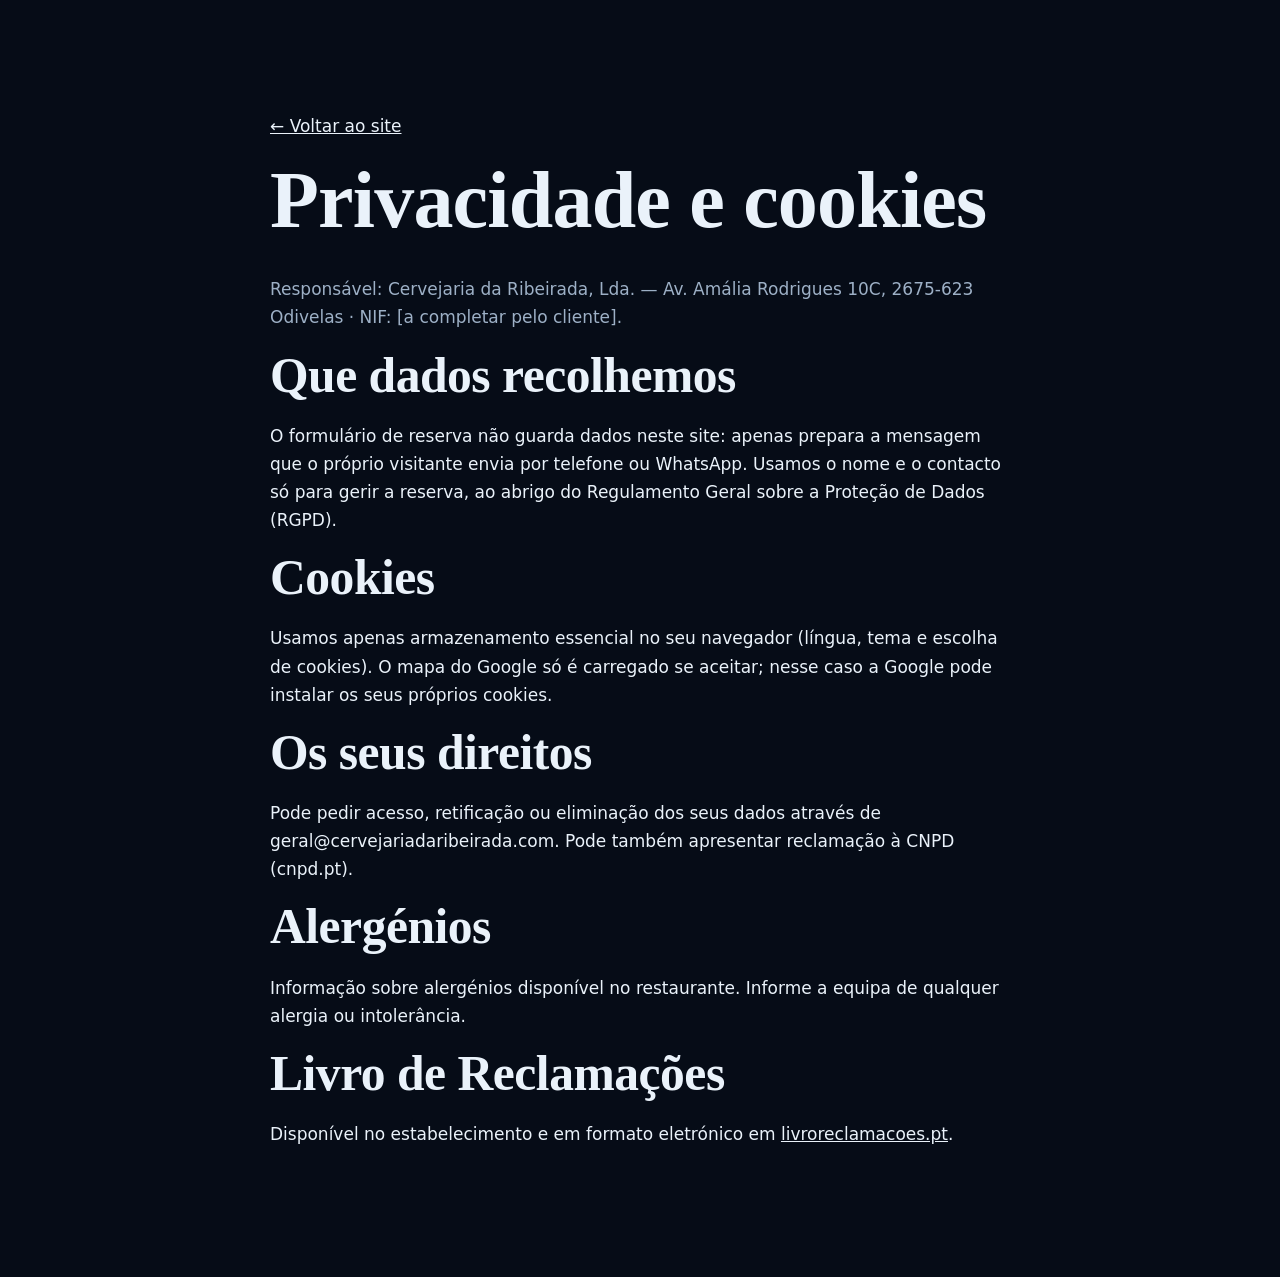
==== privacidade.html @ ff481f9c "Proposta v1.0: site Cervejaria da Ribeirada Co-Authored-By: Claude Opus 5.5 <noreply@anthropic.com>" ====
<!doctype html>
<html lang="pt-PT" data-theme="dark">
<head>
<meta charset="utf-8">
<meta http-equiv="Content-Security-Policy" content="default-src 'self'; script-src 'self'; style-src 'self' https://fonts.googleapis.com; font-src https://fonts.gstatic.com; img-src 'self' data:">
<script src="js/frame-guard.js"></script>
<meta name="viewport" content="width=device-width, initial-scale=1">
<title>Privacidade e cookies — Cervejaria da Ribeirada</title>
<meta name="robots" content="noindex">
<link rel="icon" href="img/logo.svg">
<link rel="stylesheet" href="https://fonts.googleapis.com/css2?family=Cormorant+Garamond:wght@600&family=Manrope:wght@400;700&display=swap">
<link rel="stylesheet" href="css/styles.css">
</head>
<body>
<main class="sec legal">
  <p><a href="./">← Voltar ao site</a></p>
  <h1>Privacidade e cookies</h1>
  <p class="muted">Responsável: Cervejaria da Ribeirada, Lda. — Av. Amália Rodrigues 10C, 2675-623 Odivelas · NIF: [a completar pelo cliente].</p>
  <h2>Que dados recolhemos</h2>
  <p>O formulário de reserva não guarda dados neste site: apenas prepara a mensagem que o próprio visitante envia por telefone ou WhatsApp. Usamos o nome e o contacto só para gerir a reserva, ao abrigo do Regulamento Geral sobre a Proteção de Dados (RGPD).</p>
  <h2>Cookies</h2>
  <p>Usamos apenas armazenamento essencial no seu navegador (língua, tema e escolha de cookies). O mapa do Google só é carregado se aceitar; nesse caso a Google pode instalar os seus próprios cookies.</p>
  <h2>Os seus direitos</h2>
  <p>Pode pedir acesso, retificação ou eliminação dos seus dados através de geral@cervejariadaribeirada.com. Pode também apresentar reclamação à CNPD (cnpd.pt).</p>
  <h2>Alergénios</h2>
  <p>Informação sobre alergénios disponível no restaurante. Informe a equipa de qualquer alergia ou intolerância.</p>
  <h2>Livro de Reclamações</h2>
  <p>Disponível no estabelecimento e em formato eletrónico em <a href="https://www.livroreclamacoes.pt/" target="_blank" rel="noopener">livroreclamacoes.pt</a>.</p>
</main>
</body>
</html>
---- css/styles.css ----
/* ================= TOKENS — Cervejaria da Ribeirada (azul oceano, do logótipo) ================= */
:root {
  --accent: #5cc4ff;          /* azul brilhante do logótipo */
  --accent-ink: #03121f;
  --silver: #c9d6e3;
  --bg: #060c17;
  --soft: #0a1424;
  --card: #0e1a2e;
  --ink: #eaf2fa;
  --muted: #9db0c6;
  --line: #1b2b44;
  --f-title: "Cormorant Garamond", Georgia, serif;
  --f-text: "Manrope", system-ui, -apple-system, "Segoe UI", sans-serif;
  --f-logo: "Allura", "Cormorant Garamond", cursive;
  --r: 16px;
  --shadow: 0 14px 40px rgb(0 0 0 / .45);
  --glow: 0 0 0 1px rgb(92 196 255 / .18), 0 10px 40px rgb(92 196 255 / .12);
  --max: 1200px;
  --hdr: 72px;
  color-scheme: dark;
}
:root[data-theme="light"] {
  --accent: #0b6fb0; --accent-ink: #ffffff; --silver: #3c5470;
  --bg: #f7f9fb; --soft: #edf2f7; --card: #ffffff; --ink: #0b1626; --muted: #4b5d73; --line: #dbe3ec;
  --shadow: 0 12px 30px rgb(10 30 60 / .08); --glow: 0 0 0 1px var(--line), var(--shadow);
  color-scheme: light;
}

/* ================= BASE ================= */
*, *::before, *::after { box-sizing: border-box; }
html { scroll-behavior: smooth; scroll-padding-top: calc(var(--hdr) + 12px); -webkit-text-size-adjust: 100%; }
body { margin: 0; background: var(--bg); color: var(--ink); font: 17px/1.65 var(--f-text); overflow-x: hidden; }
body.lock { overflow: hidden; }
img, video { max-width: 100%; display: block; }
a { color: inherit; }
h1, h2, h3 { font-family: var(--f-title); font-weight: 600; line-height: 1.08; letter-spacing: -.01em; margin: 0 0 .4em; }
h1 { font-size: clamp(2.6rem, 6.4vw, 5rem); }
h2 { font-size: clamp(2rem, 4vw, 3.1rem); }
h3 { font-size: 1.45rem; }
p { margin: 0 0 1em; }
.muted { color: var(--muted); }
.small { font-size: .86rem; }
.kicker { text-transform: uppercase; letter-spacing: .18em; font-size: .74rem; font-weight: 700; color: var(--accent); margin-bottom: .8em; }
.wordmark { font-family: var(--f-logo); font-weight: 400; letter-spacing: .01em; line-height: 1; color: var(--ink); text-shadow: 0 0 18px rgb(92 196 255 / .35); }
:root[data-theme="light"] .wordmark { text-shadow: none; color: #0b2c4d; }
:focus-visible { outline: 3px solid var(--accent); outline-offset: 3px; border-radius: 6px; }
.skip { position: absolute; left: -999px; top: 8px; z-index: 100; background: var(--ink); color: var(--bg); padding: 10px 14px; border-radius: 8px; }
.skip:focus { left: 8px; }
.linklike { background: none; border: 0; padding: 0; color: inherit; font: inherit; text-decoration: underline; cursor: pointer; }
.stars { color: #f5c451; letter-spacing: .08em; }

/* ================= BOTÕES ================= */
.btn { display: inline-flex; align-items: center; justify-content: center; gap: 8px; min-height: 50px; padding: 0 24px; border-radius: 999px; border: 1.5px solid transparent; font: 700 .95rem var(--f-text); text-decoration: none; cursor: pointer; transition: transform .15s, background .2s, color .2s, border-color .2s, box-shadow .2s; white-space: nowrap; }
.btn:hover { transform: translateY(-1px); }
.btn--accent { background: var(--accent); color: var(--accent-ink); box-shadow: 0 8px 28px rgb(92 196 255 / .25); }
.btn--accent:hover { filter: brightness(1.08); }
.btn--ghost { border-color: color-mix(in srgb, var(--ink) 40%, transparent); background: transparent; color: var(--ink); }
.btn--ghost:hover { background: var(--ink); color: var(--bg); border-color: var(--ink); }
.btn--sm { min-height: 42px; padding: 0 18px; font-size: .88rem; }
.btn--block { width: 100%; }
.icon-btn { width: 44px; height: 44px; border-radius: 50%; border: 1px solid var(--line); background: var(--card); color: var(--ink); font-size: 1.2rem; cursor: pointer; }

/* ================= FAIXA ANIMADA ================= */
.faixa { background: linear-gradient(90deg, #0a2340, #0d3a63, #0a2340); color: #dff1ff; overflow: hidden; font-size: .8rem; font-weight: 600; letter-spacing: .03em; }
.faixa__track { display: flex; width: max-content; animation: faixa 40s linear infinite; }
.faixa__track span, .faixa__dup { display: inline-flex; }
.faixa__track span span, .faixa__track > span { padding: 8px 26px; }
.faixa__track > span::before, .faixa__dup > span::before { content: "◆"; color: var(--accent); font-size: .6rem; margin-right: 26px; opacity: .7; align-self: center; }
.faixa:hover .faixa__track { animation-play-state: paused; }
@keyframes faixa { to { transform: translateX(-50%); } }

/* ================= CABEÇALHO ================= */
.hdr { position: sticky; top: 0; z-index: 40; height: var(--hdr); display: grid; grid-template-columns: 1fr auto 1fr; align-items: center; gap: 12px; padding: 0 max(16px, calc((100vw - var(--max)) / 2)); background: color-mix(in srgb, var(--bg) 86%, transparent); backdrop-filter: blur(14px); -webkit-backdrop-filter: blur(14px); border-bottom: 1px solid var(--line); transition: height .2s; }
.hdr--small { --hdr: 60px; }
.hdr__logo { justify-self: center; display: flex; flex-direction: column; align-items: center; text-decoration: none; }
.hdr__logo .wordmark { font-size: 2.3rem; }
.hdr__since { font-size: .58rem; letter-spacing: .32em; text-transform: uppercase; color: var(--muted); margin-top: -2px; }
.hdr--small .hdr__since { display: none; }
.hdr__nav { display: flex; gap: 2px; align-items: center; }
.hdr__nav a { white-space: nowrap; padding: 10px 12px; border-radius: 10px; text-decoration: none; font-weight: 600; font-size: .92rem; transition: background .15s, color .15s; }
.hdr__nav a:hover, .hdr__nav a.on { background: var(--soft); color: var(--accent); }
.hdr__acts { justify-self: end; display: flex; gap: 8px; align-items: center; }
.hdr__burger { display: none; width: 44px; height: 44px; border: 0; background: none; cursor: pointer; padding: 11px 9px; flex-direction: column; justify-content: space-between; }
.hdr__burger span { display: block; height: 2px; background: var(--ink); border-radius: 2px; }
.lang { display: flex; border: 1px solid var(--line); border-radius: 999px; overflow: hidden; }
.lang button { min-width: 38px; min-height: 36px; border: 0; background: transparent; color: var(--muted); font: 700 .74rem var(--f-text); cursor: pointer; }
.lang button[aria-pressed="true"] { background: var(--accent); color: var(--accent-ink); }

/* Drawer (telemóvel) */
.drawer { position: fixed; inset: 0; z-index: 60; background: rgb(0 0 0 / .55); opacity: 0; visibility: hidden; transition: .2s; }
.drawer.open { opacity: 1; visibility: visible; }
.drawer__panel { position: absolute; inset: 0 auto 0 0; width: min(86vw, 360px); background: var(--bg); padding: 72px 20px 24px; overflow-y: auto; transform: translateX(-100%); transition: transform .25s ease; border-right: 1px solid var(--line); }
.drawer.open .drawer__panel { transform: none; }
.drawer__close { position: absolute; top: 14px; right: 14px; width: 44px; height: 44px; border: 0; background: var(--soft); color: var(--ink); border-radius: 50%; font-size: 1.1rem; cursor: pointer; }
.drawer nav > a { display: block; padding: 14px 4px; font-family: var(--f-title); font-size: 1.6rem; font-weight: 600; text-decoration: none; border-bottom: 1px solid var(--line); }
.drawer .btn { margin-top: 20px; width: 100%; }
.lang--drawer { margin-top: 24px; width: 100%; }
.lang--drawer button { flex: 1; min-height: 46px; font-size: .85rem; }

/* ================= HERO ================= */
.hero { position: relative; min-height: min(88vh, 820px); display: grid; grid-template-columns: 1.1fr .9fr; align-items: center; isolation: isolate; overflow: hidden; background: radial-gradient(120% 90% at 0% 100%, #0b2a4a 0%, var(--bg) 60%); }
:root[data-theme="light"] .hero { background: radial-gradient(120% 90% at 0% 100%, #dcebf8 0%, var(--bg) 60%); }
.hero__media { grid-column: 2; grid-row: 1; align-self: stretch; position: relative; }
.hero__media img { position: absolute; inset: 0; width: 100%; height: 100%; object-fit: cover; object-position: 60% 55%; animation: kb 22s ease-in-out infinite alternate; }
.hero__media::before { content: ""; position: absolute; inset: 0; z-index: 1; background: linear-gradient(90deg, var(--bg) 0%, color-mix(in srgb, var(--bg) 60%, transparent) 22%, transparent 55%), linear-gradient(0deg, var(--bg) 0%, transparent 25%); }
@keyframes kb { from { transform: scale(1.02); } to { transform: scale(1.12) translate(-2%, -1%); } }
.hero__text { grid-column: 1; grid-row: 1; position: relative; z-index: 2; padding: 48px 24px 64px max(16px, calc((100vw - var(--max)) / 2)); max-width: 680px; box-sizing: content-box; }
.hero__lead { font-size: clamp(1.05rem, 1.6vw, 1.25rem); max-width: 520px; color: var(--muted); }
.eyebrow { display: inline-flex; gap: 6px; align-items: center; padding: 6px 14px; border-radius: 999px; border: 1px solid var(--line); background: color-mix(in srgb, var(--card) 70%, transparent); font-size: .82rem; font-weight: 600; }
.hero__ctas { display: flex; gap: 12px; flex-wrap: wrap; margin-top: 8px; }
.hero__open { margin-top: 18px; font-size: .9rem; color: var(--muted); display: flex; align-items: center; gap: 8px; }
.hero__open .dot { width: 9px; height: 9px; border-radius: 50%; background: #34d399; box-shadow: 0 0 0 4px rgb(52 211 153 / .2); }
.hero__open .dot--off { background: #f87171; box-shadow: 0 0 0 4px rgb(248 113 113 / .2); }

/* ================= SECÇÕES ================= */
.sec { padding: clamp(64px, 9vw, 112px) max(16px, calc((100vw - var(--max)) / 2)); }
.sec--soft { background: var(--soft); }
.sec__head { margin-bottom: 32px; max-width: 700px; }
.rv { opacity: 0; transform: translateY(16px); transition: opacity .6s ease, transform .6s ease; }
.rv.in { opacity: 1; transform: none; }

/* Destaques */
.grid { display: grid; grid-template-columns: repeat(3, 1fr); gap: 20px; }
.card { display: flex; flex-direction: column; text-align: left; padding: 0; border: 1px solid var(--line); border-radius: var(--r); background: var(--card); color: var(--ink); font: inherit; cursor: pointer; overflow: hidden; transition: transform .2s, box-shadow .2s, border-color .2s; }
.card:hover { transform: translateY(-4px); box-shadow: var(--glow); border-color: color-mix(in srgb, var(--accent) 40%, var(--line)); }
.card__img { position: relative; aspect-ratio: 1; background: var(--soft); overflow: hidden; }
.card__img img { width: 100%; height: 100%; object-fit: cover; transition: transform .5s; }
.card:hover .card__img img { transform: scale(1.05); }
.card__body { display: flex; justify-content: space-between; align-items: baseline; gap: 10px; padding: 16px 18px 18px; }
.card__name { font-family: var(--f-title); font-size: 1.35rem; font-weight: 600; line-height: 1.15; }
.card__price { font-weight: 700; color: var(--accent); white-space: nowrap; font-size: .92rem; }

/* Carta */
.chips { display: flex; gap: 8px; overflow-x: auto; padding-bottom: 6px; margin-bottom: 24px; scrollbar-width: none; }
.chips::-webkit-scrollbar { display: none; }
.chip { flex: none; min-height: 44px; padding: 0 18px; border-radius: 999px; border: 1px solid var(--line); background: var(--card); color: var(--ink); font: 600 .92rem var(--f-text); cursor: pointer; }
.chip[aria-selected="true"] { background: var(--accent); color: var(--accent-ink); border-color: var(--accent); }
.menu-list { max-width: 820px; min-height: 260px; }
.menu-note { color: var(--muted); font-style: italic; margin-bottom: 14px; }
.menu-row { display: flex; align-items: baseline; gap: 12px; padding: 14px 0; border-bottom: 1px solid var(--line); }
.menu-row__n { font-family: var(--f-title); font-size: 1.3rem; font-weight: 600; }
.menu-row__dots { flex: 1; border-bottom: 1px dotted color-mix(in srgb, var(--muted) 55%, transparent); transform: translateY(-4px); min-width: 20px; }
.menu-row__p { font-weight: 700; color: var(--accent); white-space: nowrap; }
.demo-note { margin-top: 22px; }

/* História */
.story { display: grid; grid-template-columns: .9fr 1.1fr; gap: clamp(28px, 5vw, 64px); align-items: center; }
.story__img img { width: 100%; aspect-ratio: 1; object-fit: cover; border-radius: var(--r); box-shadow: var(--shadow); }
.facts { list-style: none; padding: 0; margin: 28px 0 0; display: grid; grid-template-columns: repeat(3, 1fr); gap: 12px; }
.facts li { border: 1px solid var(--line); border-radius: var(--r); padding: 16px; background: var(--card); }
.facts strong { display: block; font-family: var(--f-title); font-size: 2rem; color: var(--accent); line-height: 1; margin-bottom: 4px; }
.facts span { font-size: .84rem; color: var(--muted); }

/* Galeria */
.gal { display: grid; grid-template-columns: repeat(3, 1fr); gap: 12px; }
.gal__item { position: relative; padding: 0; border: 0; border-radius: var(--r); overflow: hidden; cursor: zoom-in; aspect-ratio: 1; background: var(--card); color: #fff; }
.gal__item img { width: 100%; height: 100%; object-fit: cover; transition: transform .5s; }
.gal__item:hover img { transform: scale(1.05); }
.gal__item span { position: absolute; left: 12px; bottom: 10px; font-weight: 700; font-size: .85rem; text-shadow: 0 1px 8px rgb(0 0 0 / .8); }

/* Reels */
.reels { display: grid; grid-template-columns: repeat(4, 1fr); gap: 14px; }
.reel { position: relative; display: block; aspect-ratio: 9 / 16; border-radius: var(--r); overflow: hidden; background: var(--card); text-decoration: none; color: #fff; border: 1px solid var(--line); }
.reel img { width: 100%; height: 100%; object-fit: cover; transition: transform .5s; }
.reel:hover img { transform: scale(1.04); }
.reel::after { content: ""; position: absolute; inset: 0; background: linear-gradient(180deg, transparent 50%, rgb(0 0 0 / .75)); }
.reel__play { position: absolute; top: 50%; left: 50%; z-index: 1; width: 58px; height: 58px; margin: -29px 0 0 -29px; border-radius: 50%; display: grid; place-items: center; background: rgb(255 255 255 / .2); backdrop-filter: blur(6px); font-size: 1.3rem; }
.reel__t { position: absolute; left: 14px; right: 14px; bottom: 14px; z-index: 1; font-weight: 700; font-size: .92rem; line-height: 1.3; }

/* Críticas */
.big-rating { font-size: 1.4em; color: var(--accent); }
.quotes { display: grid; grid-template-columns: repeat(3, 1fr); gap: 18px; }
.quote { margin: 0; padding: 26px; border-radius: var(--r); background: var(--card); border: 1px solid var(--line); }
.quote p { font-family: var(--f-title); font-size: 1.35rem; font-style: italic; line-height: 1.35; }
.quote footer { font-size: .85rem; color: var(--muted); }

/* Reservas */
.book { display: grid; grid-template-columns: .9fr 1.1fr; gap: clamp(24px, 5vw, 64px); align-items: start; padding: clamp(24px, 4vw, 48px); border-radius: 24px; background: linear-gradient(140deg, #0b2a4a, var(--card) 60%); border: 1px solid var(--line); box-shadow: var(--glow); }
:root[data-theme="light"] .book { background: linear-gradient(140deg, #e3f0fb, var(--card) 60%); }
.book__intro .btn { margin-top: 8px; }
.book__form { display: grid; grid-template-columns: 1fr 1fr; gap: 14px; }
.book__form label { display: flex; flex-direction: column; gap: 6px; font-size: .84rem; font-weight: 700; color: var(--muted); }
.book__form .full { grid-column: 1 / -1; }
.book__form input, .book__form select { min-height: 50px; padding: 0 14px; border-radius: 12px; border: 1px solid var(--line); background: var(--bg); color: var(--ink); font: 500 1rem var(--f-text); width: 100%; }
.book__form input:focus, .book__form select:focus { outline: 2px solid var(--accent); outline-offset: 1px; }
.form-err { margin: 0; color: #fca5a5; font-weight: 600; font-size: .9rem; }
:root[data-theme="light"] .form-err { color: #b91c1c; }
.book-sum { list-style: none; padding: 0; margin: 0 0 18px; }
.book-sum li { display: flex; justify-content: space-between; gap: 12px; padding: 10px 0; border-bottom: 1px dashed var(--line); }
.book-sum li span:first-child { color: var(--muted); }
.book-msg { background: var(--soft); border-radius: 12px; padding: 12px 14px; font-size: .9rem; white-space: pre-line; }

/* FAQ */
.faq { max-width: 820px; }
.faq details { border-bottom: 1px solid var(--line); }
.faq summary { padding: 20px 0; font-weight: 700; cursor: pointer; list-style: none; display: flex; justify-content: space-between; gap: 16px; }
.faq summary::after { content: "+"; font-size: 1.5rem; line-height: 1; color: var(--accent); }
.faq details[open] summary::after { content: "–"; }
.faq summary::-webkit-details-marker { display: none; }
.faq details p { color: var(--muted); }

/* Contacto */
.contact { display: grid; grid-template-columns: 1fr 1.3fr; gap: 28px; align-items: start; }
.contact__info a { text-decoration: none; }
.hours { list-style: none; padding: 0; margin: 0 0 22px; max-width: 380px; }
.hours li { display: flex; justify-content: space-between; gap: 12px; padding: 10px 0; border-bottom: 1px dashed var(--line); }
.hours li.today { color: var(--accent); font-weight: 700; }
.contact__btns { display: flex; gap: 10px; flex-wrap: wrap; }
.map { min-height: 360px; border-radius: var(--r); background: var(--card) url("../img/localizacao.webp") center / cover; border: 1px solid var(--line); display: grid; place-content: center; text-align: center; gap: 8px; overflow: hidden; position: relative; isolation: isolate; }
.map::before { content: ""; position: absolute; inset: 0; z-index: -1; background: color-mix(in srgb, var(--bg) 70%, transparent); }
.map iframe { width: 100%; height: 100%; min-height: 360px; border: 0; }
.map:has(iframe) { display: block; }

/* Rodapé */
.ftr { background: #040912; border-top: 1px solid var(--line); padding: 64px max(16px, calc((100vw - var(--max)) / 2)) 96px; text-align: center; }
:root[data-theme="light"] .ftr { background: var(--soft); }
.ftr__cols { display: grid; grid-template-columns: repeat(3, 1fr); gap: 24px; text-align: left; margin-bottom: 48px; }
.ftr h3 { font-family: var(--f-text); font-size: .74rem; text-transform: uppercase; letter-spacing: .14em; color: var(--muted); }
.ftr ul { list-style: none; padding: 0; margin: 0; }
.ftr li { padding: 5px 0; }
.ftr a { text-decoration: none; }
.ftr a:hover { color: var(--accent); }
.ftr__logo { display: inline-block; font-size: clamp(4rem, 12vw, 7.5rem); margin-bottom: 10px; }

/* Botão fixo de reserva (telemóvel) */
.fab { position: fixed; right: 16px; bottom: calc(16px + env(safe-area-inset-bottom)); z-index: 45; display: none; align-items: center; gap: 8px; min-height: 54px; padding: 0 22px; border-radius: 999px; background: var(--accent); color: var(--accent-ink); font-weight: 800; text-decoration: none; box-shadow: 0 10px 30px rgb(0 0 0 / .45); transition: transform .2s, opacity .2s; }
.fab.hide { opacity: 0; pointer-events: none; transform: translateY(12px); }

/* Modal */
.modal { width: min(880px, 94vw); max-height: 92vh; padding: 0; border: 1px solid var(--line); border-radius: 22px; background: var(--card); color: var(--ink); overflow: auto; }
.modal--sm { width: min(480px, 94vw); }
.modal::backdrop { background: rgb(2 6 14 / .7); backdrop-filter: blur(4px); }
.modal__x { position: sticky; top: 10px; float: right; margin: 10px; z-index: 2; width: 44px; height: 44px; border-radius: 50%; border: 0; background: var(--bg); color: var(--ink); box-shadow: var(--shadow); cursor: pointer; }
.modal__grid { display: grid; grid-template-columns: 1fr 1fr; }
.modal__grid img { width: 100%; height: 100%; aspect-ratio: 1; object-fit: cover; }
.modal__info { padding: 28px; display: flex; flex-direction: column; justify-content: center; gap: 4px; }
.modal__info h3 { font-size: 2rem; }
.modal__info .card__price { font-size: 1.1rem; margin-bottom: 8px; }
.modal__pad { padding: 26px; }

/* Lightbox */
.lb { position: fixed; inset: 0; z-index: 70; background: rgb(2 6 14 / .94); display: grid; place-items: center; touch-action: pan-y; }
.lb[hidden] { display: none; }
.lb figure { margin: 0; text-align: center; color: #fff; }
.lb img { max-width: 92vw; max-height: 80vh; border-radius: 12px; user-select: none; }
.lb figcaption { margin-top: 10px; font-weight: 600; }
.lb__x, .lb__nav { position: absolute; z-index: 1; width: 48px; height: 48px; border-radius: 50%; border: 0; background: rgb(255 255 255 / .14); color: #fff; font-size: 1.6rem; cursor: pointer; }
.lb__x { top: 16px; right: 16px; font-size: 1.1rem; }
.lb__prev { left: 12px; } .lb__next { right: 12px; }

/* Cookies */
.cookies { position: fixed; left: 16px; right: 16px; bottom: 16px; z-index: 50; max-width: 560px; margin-inline: auto; padding: 16px 18px; border-radius: 16px; background: var(--card); color: var(--ink); border: 1px solid var(--line); box-shadow: var(--shadow); display: flex; gap: 14px; align-items: center; justify-content: space-between; flex-wrap: wrap; font-size: .9rem; }
.cookies[hidden] { display: none; }
.cookies p { margin: 0; flex: 1 1 260px; }
.cookies div { display: flex; gap: 8px; }
.noscript { padding: 14px; text-align: center; background: #fde68a; color: #111; }

/* Página legal */
.legal { max-width: 820px; margin: 0 auto; }

/* ================= TELEMÓVEL ================= */
@media (max-width: 1020px) {
  .hdr { grid-template-columns: auto 1fr auto; }
  .hdr__nav { display: none; }
  .hdr__burger { display: flex; }
  .hdr__cta, .hdr__acts .lang { display: none; }
  .fab { display: inline-flex; }
  .grid { grid-template-columns: repeat(2, 1fr); }
  .reels { grid-template-columns: repeat(2, 1fr); }
  .quotes { grid-template-columns: 1fr; }
  .contact, .book, .story { grid-template-columns: 1fr; }
}
@media (max-width: 760px) {
  .hero { grid-template-columns: 1fr; grid-template-rows: auto auto; min-height: 0; align-items: start; }
  .hero__media { grid-column: 1; grid-row: 1; height: 50svh; min-height: 300px; }
  .hero__media img { object-position: 50% 80%; }
  .hero__media::before { background: linear-gradient(0deg, var(--bg) 6%, transparent 45%); }
  .hero__text { grid-row: 2; padding: 0 16px 40px; margin-top: -56px; }
  .hero__ctas .btn { flex: 1 1 100%; }
  .gal { grid-template-columns: repeat(2, 1fr); }
  .modal__grid { grid-template-columns: 1fr; }
  .modal__grid img { max-height: 46vh; }
}
@media (max-width: 600px) {
  body { font-size: 16.5px; }
  .ftr__cols { grid-template-columns: 1fr; text-align: center; }
  .grid { gap: 10px; }
  .card__body { flex-direction: column; gap: 2px; padding: 12px 14px 14px; }
  .card__name { font-size: 1.15rem; }
  .book__form { grid-template-columns: 1fr 1fr; }
  .book__form label:nth-child(4) { grid-column: 1 / -1; }
  .facts strong { font-size: 1.6rem; }
  .facts li { padding: 12px 10px; }
  .menu-row__n { font-size: 1.15rem; }
  .cookies { bottom: 84px; }
}
@media (prefers-reduced-motion: reduce) {
  *, *::before, *::after { animation: none !important; transition: none !important; scroll-behavior: auto !important; }
}
@media print {
  .faixa, .hdr, .fab, .cookies, .drawer, .hero, #reels, #galeria, #reservas, .map { display: none !important; }
}
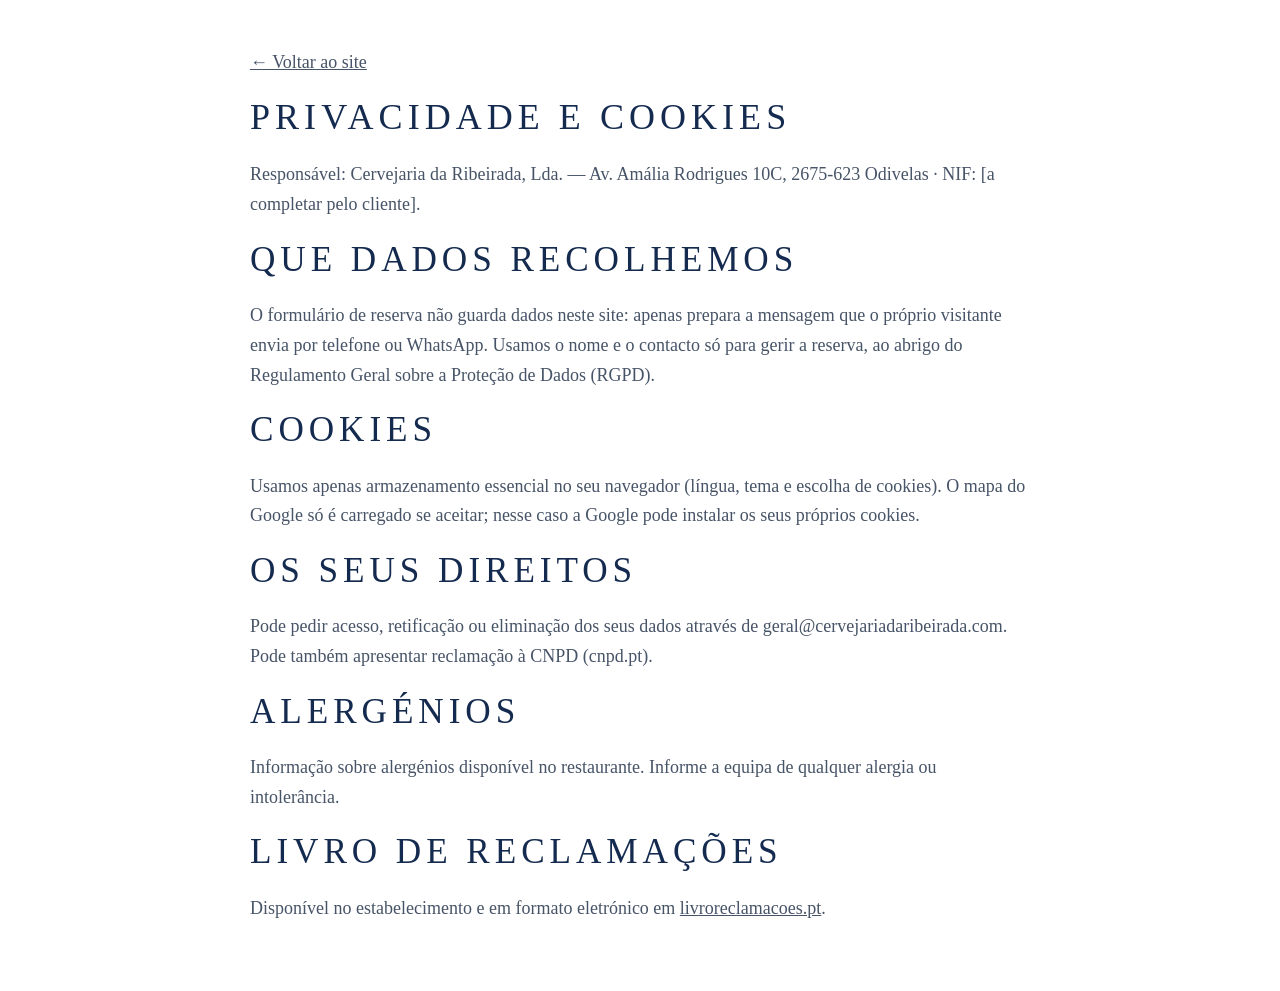
==== commit 4ce3fe4b: "v2.0: redesenho premium estilo marisqueira clássica Co-Authored-By: Claude Opus 5.5 <noreply@anthrop" ====
--- a/privacidade.html
+++ b/privacidade.html
@@ -1,5 +1,5 @@
 <!doctype html>
-<html lang="pt-PT" data-theme="dark">
+<html lang="pt-PT">
 <head>
 <meta charset="utf-8">
 <meta http-equiv="Content-Security-Policy" content="default-src 'self'; script-src 'self'; style-src 'self' https://fonts.googleapis.com; font-src https://fonts.gstatic.com; img-src 'self' data:">
@@ -8,7 +8,7 @@
 <title>Privacidade e cookies — Cervejaria da Ribeirada</title>
 <meta name="robots" content="noindex">
 <link rel="icon" href="img/logo.svg">
-<link rel="stylesheet" href="https://fonts.googleapis.com/css2?family=Cormorant+Garamond:wght@600&family=Manrope:wght@400;700&display=swap">
+<link rel="stylesheet" href="https://fonts.googleapis.com/css2?family=Cormorant+Garamond:wght@500&family=EB+Garamond:wght@400;500&display=swap">
 <link rel="stylesheet" href="css/styles.css">
 </head>
 <body>
--- a/css/styles.css
+++ b/css/styles.css
@@ -1,302 +1,290 @@
-/* ================= TOKENS — Cervejaria da Ribeirada (azul oceano, do logótipo) ================= */
+/* =====================================================================
+   Cervejaria da Ribeirada — v2 (estilo clássico de marisqueira premium)
+   Azul-marinho + pedra + branco. Títulos em maiúsculas espaçadas.
+   ===================================================================== */
 :root {
-  --accent: #5cc4ff;          /* azul brilhante do logótipo */
-  --accent-ink: #03121f;
-  --silver: #c9d6e3;
-  --bg: #060c17;
-  --soft: #0a1424;
-  --card: #0e1a2e;
-  --ink: #eaf2fa;
-  --muted: #9db0c6;
-  --line: #1b2b44;
+  --navy: #142a4f;
+  --navy-2: #0e1f3c;
+  --stone: #f7f5f1;
+  --ice: #e6eefc;
+  --white: #ffffff;
+  --ink: #1d2433;
+  --slate: #475467;
+  --line: #d9d4ca;
+  --night: #0e0e0e;
+  --sky: #5cc4ff;
   --f-title: "Cormorant Garamond", Georgia, serif;
-  --f-text: "Manrope", system-ui, -apple-system, "Segoe UI", sans-serif;
+  --f-text: "EB Garamond", Georgia, "Times New Roman", serif;
   --f-logo: "Allura", "Cormorant Garamond", cursive;
-  --r: 16px;
-  --shadow: 0 14px 40px rgb(0 0 0 / .45);
-  --glow: 0 0 0 1px rgb(92 196 255 / .18), 0 10px 40px rgb(92 196 255 / .12);
+  --hdr: 84px;
   --max: 1200px;
-  --hdr: 72px;
-  color-scheme: dark;
-}
-:root[data-theme="light"] {
-  --accent: #0b6fb0; --accent-ink: #ffffff; --silver: #3c5470;
-  --bg: #f7f9fb; --soft: #edf2f7; --card: #ffffff; --ink: #0b1626; --muted: #4b5d73; --line: #dbe3ec;
-  --shadow: 0 12px 30px rgb(10 30 60 / .08); --glow: 0 0 0 1px var(--line), var(--shadow);
   color-scheme: light;
 }
 
 /* ================= BASE ================= */
 *, *::before, *::after { box-sizing: border-box; }
-html { scroll-behavior: smooth; scroll-padding-top: calc(var(--hdr) + 12px); -webkit-text-size-adjust: 100%; }
-body { margin: 0; background: var(--bg); color: var(--ink); font: 17px/1.65 var(--f-text); overflow-x: hidden; }
+html { scroll-behavior: smooth; scroll-padding-top: calc(var(--hdr) + 8px); -webkit-text-size-adjust: 100%; }
+body { margin: 0; background: var(--white); color: var(--slate); font: 400 18px/1.65 var(--f-text); overflow-x: hidden; }
 body.lock { overflow: hidden; }
 img, video { max-width: 100%; display: block; }
 a { color: inherit; }
-h1, h2, h3 { font-family: var(--f-title); font-weight: 600; line-height: 1.08; letter-spacing: -.01em; margin: 0 0 .4em; }
-h1 { font-size: clamp(2.6rem, 6.4vw, 5rem); }
-h2 { font-size: clamp(2rem, 4vw, 3.1rem); }
-h3 { font-size: 1.45rem; }
-p { margin: 0 0 1em; }
-.muted { color: var(--muted); }
-.small { font-size: .86rem; }
-.kicker { text-transform: uppercase; letter-spacing: .18em; font-size: .74rem; font-weight: 700; color: var(--accent); margin-bottom: .8em; }
-.wordmark { font-family: var(--f-logo); font-weight: 400; letter-spacing: .01em; line-height: 1; color: var(--ink); text-shadow: 0 0 18px rgb(92 196 255 / .35); }
-:root[data-theme="light"] .wordmark { text-shadow: none; color: #0b2c4d; }
-:focus-visible { outline: 3px solid var(--accent); outline-offset: 3px; border-radius: 6px; }
-.skip { position: absolute; left: -999px; top: 8px; z-index: 100; background: var(--ink); color: var(--bg); padding: 10px 14px; border-radius: 8px; }
+h1, h2, h3 { font-family: var(--f-title); font-weight: 500; line-height: 1.15; margin: 0 0 .6em; text-transform: uppercase; letter-spacing: .14em; color: var(--navy); }
+h2 { font-size: clamp(1.6rem, 3vw, 2.2rem); }
+p { margin: 0 0 1.1em; }
+.small { font-size: .85rem; }
+.defs { position: absolute; width: 0; height: 0; overflow: hidden; }
+.wordmark { font-family: var(--f-logo); font-weight: 400; letter-spacing: 0; text-transform: none; line-height: 1; }
+:focus-visible { outline: 2px solid var(--sky); outline-offset: 3px; }
+.skip { position: absolute; left: -999px; top: 8px; z-index: 100; background: var(--navy); color: #fff; padding: 10px 14px; }
 .skip:focus { left: 8px; }
-.linklike { background: none; border: 0; padding: 0; color: inherit; font: inherit; text-decoration: underline; cursor: pointer; }
-.stars { color: #f5c451; letter-spacing: .08em; }
-
-/* ================= BOTÕES ================= */
-.btn { display: inline-flex; align-items: center; justify-content: center; gap: 8px; min-height: 50px; padding: 0 24px; border-radius: 999px; border: 1.5px solid transparent; font: 700 .95rem var(--f-text); text-decoration: none; cursor: pointer; transition: transform .15s, background .2s, color .2s, border-color .2s, box-shadow .2s; white-space: nowrap; }
-.btn:hover { transform: translateY(-1px); }
-.btn--accent { background: var(--accent); color: var(--accent-ink); box-shadow: 0 8px 28px rgb(92 196 255 / .25); }
-.btn--accent:hover { filter: brightness(1.08); }
-.btn--ghost { border-color: color-mix(in srgb, var(--ink) 40%, transparent); background: transparent; color: var(--ink); }
-.btn--ghost:hover { background: var(--ink); color: var(--bg); border-color: var(--ink); }
-.btn--sm { min-height: 42px; padding: 0 18px; font-size: .88rem; }
-.btn--block { width: 100%; }
-.icon-btn { width: 44px; height: 44px; border-radius: 50%; border: 1px solid var(--line); background: var(--card); color: var(--ink); font-size: 1.2rem; cursor: pointer; }
-
-/* ================= FAIXA ANIMADA ================= */
-.faixa { background: linear-gradient(90deg, #0a2340, #0d3a63, #0a2340); color: #dff1ff; overflow: hidden; font-size: .8rem; font-weight: 600; letter-spacing: .03em; }
-.faixa__track { display: flex; width: max-content; animation: faixa 40s linear infinite; }
-.faixa__track span, .faixa__dup { display: inline-flex; }
-.faixa__track span span, .faixa__track > span { padding: 8px 26px; }
-.faixa__track > span::before, .faixa__dup > span::before { content: "◆"; color: var(--accent); font-size: .6rem; margin-right: 26px; opacity: .7; align-self: center; }
-.faixa:hover .faixa__track { animation-play-state: paused; }
-@keyframes faixa { to { transform: translateX(-50%); } }
+.linklike { background: none; border: 0; padding: 0; color: inherit; font: inherit; cursor: pointer; }
+.eyebrow { margin: 0 0 14px; font-family: var(--f-title); font-weight: 600; font-size: .95rem; letter-spacing: .28em; text-transform: uppercase; }
+.eyebrow--navy { color: var(--navy); }
+
+/* ================= BOTÕES (rectangulares, sem cantos) ================= */
+.btn { display: inline-flex; align-items: center; justify-content: center; min-height: 50px; padding: 0 30px; border: 1px solid transparent; border-radius: 0; font: 500 1.02rem var(--f-text); letter-spacing: .04em; text-decoration: none; cursor: pointer; transition: background .25s, color .25s, border-color .25s; white-space: nowrap; }
+.btn--navy { background: var(--navy); color: #fff; }
+.btn--navy:hover { background: var(--navy-2); }
+.btn--white { background: #fff; color: var(--navy); }
+.btn--white:hover { background: var(--ice); }
+.btn--line { border-color: rgb(255 255 255 / .7); color: #fff; background: transparent; }
+.btn--line:hover { background: #fff; color: var(--navy); }
+.btn--line-navy { border-color: var(--navy); color: var(--navy); background: transparent; }
+.btn--line-navy:hover { background: var(--navy); color: #fff; }
+.btn--sm { min-height: 42px; padding: 0 18px; font-size: .95rem; }
 
 /* ================= CABEÇALHO ================= */
-.hdr { position: sticky; top: 0; z-index: 40; height: var(--hdr); display: grid; grid-template-columns: 1fr auto 1fr; align-items: center; gap: 12px; padding: 0 max(16px, calc((100vw - var(--max)) / 2)); background: color-mix(in srgb, var(--bg) 86%, transparent); backdrop-filter: blur(14px); -webkit-backdrop-filter: blur(14px); border-bottom: 1px solid var(--line); transition: height .2s; }
-.hdr--small { --hdr: 60px; }
-.hdr__logo { justify-self: center; display: flex; flex-direction: column; align-items: center; text-decoration: none; }
-.hdr__logo .wordmark { font-size: 2.3rem; }
-.hdr__since { font-size: .58rem; letter-spacing: .32em; text-transform: uppercase; color: var(--muted); margin-top: -2px; }
-.hdr--small .hdr__since { display: none; }
-.hdr__nav { display: flex; gap: 2px; align-items: center; }
-.hdr__nav a { white-space: nowrap; padding: 10px 12px; border-radius: 10px; text-decoration: none; font-weight: 600; font-size: .92rem; transition: background .15s, color .15s; }
-.hdr__nav a:hover, .hdr__nav a.on { background: var(--soft); color: var(--accent); }
-.hdr__acts { justify-self: end; display: flex; gap: 8px; align-items: center; }
-.hdr__burger { display: none; width: 44px; height: 44px; border: 0; background: none; cursor: pointer; padding: 11px 9px; flex-direction: column; justify-content: space-between; }
-.hdr__burger span { display: block; height: 2px; background: var(--ink); border-radius: 2px; }
-.lang { display: flex; border: 1px solid var(--line); border-radius: 999px; overflow: hidden; }
-.lang button { min-width: 38px; min-height: 36px; border: 0; background: transparent; color: var(--muted); font: 700 .74rem var(--f-text); cursor: pointer; }
-.lang button[aria-pressed="true"] { background: var(--accent); color: var(--accent-ink); }
-
-/* Drawer (telemóvel) */
-.drawer { position: fixed; inset: 0; z-index: 60; background: rgb(0 0 0 / .55); opacity: 0; visibility: hidden; transition: .2s; }
+.hdr { position: sticky; top: 0; z-index: 40; height: var(--hdr); display: grid; grid-template-columns: 1fr auto 1fr; align-items: center; gap: 24px; padding: 0 max(20px, calc((100vw - var(--max)) / 2)); background: var(--navy); color: #fff; }
+.hdr__nav { display: flex; gap: 36px; align-items: center; }
+.hdr__nav--l { justify-content: flex-end; grid-column: 1; grid-row: 1; padding-right: 8px; }
+.hdr__nav--r { justify-content: flex-start; grid-column: 3; grid-row: 1; padding-left: 8px; }
+.hdr__nav a { text-decoration: none; font-size: 1.02rem; letter-spacing: .03em; padding: 6px 0; border-bottom: 1px solid transparent; transition: border-color .2s; }
+.hdr__nav a:hover { border-bottom-color: rgb(255 255 255 / .7); }
+.hdr__logo { grid-column: 2; grid-row: 1; display: flex; flex-direction: column; align-items: center; text-decoration: none; color: #fff; }
+.hdr__shark { width: 74px; height: auto; margin-bottom: -4px; }
+.hdr__logo .wordmark { font-size: 1.9rem; }
+.hdr__acts { position: absolute; right: max(20px, calc((100vw - var(--max)) / 2 - 140px)); top: 50%; transform: translateY(-50%); display: flex; gap: 14px; align-items: center; }
+.lang { display: flex; gap: 2px; }
+.lang button { min-width: 34px; min-height: 34px; border: 0; background: transparent; color: rgb(255 255 255 / .6); font: 500 .85rem var(--f-text); letter-spacing: .08em; cursor: pointer; }
+.lang button[aria-pressed="true"] { color: #fff; text-decoration: underline; text-underline-offset: 5px; }
+.hdr__burger { display: none; grid-column: 1; grid-row: 1; justify-self: start; width: 44px; height: 44px; border: 0; background: none; cursor: pointer; padding: 12px 9px; flex-direction: column; justify-content: space-between; }
+.hdr__burger span { display: block; height: 1.5px; background: #fff; }
+
+/* Drawer */
+.drawer { position: fixed; inset: 0; z-index: 60; background: rgb(0 0 0 / .5); opacity: 0; visibility: hidden; transition: .25s; }
 .drawer.open { opacity: 1; visibility: visible; }
-.drawer__panel { position: absolute; inset: 0 auto 0 0; width: min(86vw, 360px); background: var(--bg); padding: 72px 20px 24px; overflow-y: auto; transform: translateX(-100%); transition: transform .25s ease; border-right: 1px solid var(--line); }
+.drawer__panel { position: absolute; inset: 0 auto 0 0; width: min(86vw, 380px); background: var(--navy); color: #fff; padding: 84px 28px 28px; overflow-y: auto; transform: translateX(-100%); transition: transform .3s ease; }
 .drawer.open .drawer__panel { transform: none; }
-.drawer__close { position: absolute; top: 14px; right: 14px; width: 44px; height: 44px; border: 0; background: var(--soft); color: var(--ink); border-radius: 50%; font-size: 1.1rem; cursor: pointer; }
-.drawer nav > a { display: block; padding: 14px 4px; font-family: var(--f-title); font-size: 1.6rem; font-weight: 600; text-decoration: none; border-bottom: 1px solid var(--line); }
-.drawer .btn { margin-top: 20px; width: 100%; }
-.lang--drawer { margin-top: 24px; width: 100%; }
-.lang--drawer button { flex: 1; min-height: 46px; font-size: .85rem; }
+.drawer__close { position: absolute; top: 18px; right: 18px; width: 44px; height: 44px; border: 1px solid rgb(255 255 255 / .3); background: none; color: #fff; font-size: 1rem; cursor: pointer; }
+.drawer nav a { display: block; padding: 16px 0; font-family: var(--f-title); font-size: 1.4rem; letter-spacing: .16em; text-transform: uppercase; text-decoration: none; border-bottom: 1px solid rgb(255 255 255 / .15); }
+.lang--drawer { margin-top: 28px; flex-wrap: wrap; }
+.lang--drawer button { min-height: 44px; padding: 0 10px; font-size: .95rem; }
 
 /* ================= HERO ================= */
-.hero { position: relative; min-height: min(88vh, 820px); display: grid; grid-template-columns: 1.1fr .9fr; align-items: center; isolation: isolate; overflow: hidden; background: radial-gradient(120% 90% at 0% 100%, #0b2a4a 0%, var(--bg) 60%); }
-:root[data-theme="light"] .hero { background: radial-gradient(120% 90% at 0% 100%, #dcebf8 0%, var(--bg) 60%); }
-.hero__media { grid-column: 2; grid-row: 1; align-self: stretch; position: relative; }
-.hero__media img { position: absolute; inset: 0; width: 100%; height: 100%; object-fit: cover; object-position: 60% 55%; animation: kb 22s ease-in-out infinite alternate; }
-.hero__media::before { content: ""; position: absolute; inset: 0; z-index: 1; background: linear-gradient(90deg, var(--bg) 0%, color-mix(in srgb, var(--bg) 60%, transparent) 22%, transparent 55%), linear-gradient(0deg, var(--bg) 0%, transparent 25%); }
-@keyframes kb { from { transform: scale(1.02); } to { transform: scale(1.12) translate(-2%, -1%); } }
-.hero__text { grid-column: 1; grid-row: 1; position: relative; z-index: 2; padding: 48px 24px 64px max(16px, calc((100vw - var(--max)) / 2)); max-width: 680px; box-sizing: content-box; }
-.hero__lead { font-size: clamp(1.05rem, 1.6vw, 1.25rem); max-width: 520px; color: var(--muted); }
-.eyebrow { display: inline-flex; gap: 6px; align-items: center; padding: 6px 14px; border-radius: 999px; border: 1px solid var(--line); background: color-mix(in srgb, var(--card) 70%, transparent); font-size: .82rem; font-weight: 600; }
-.hero__ctas { display: flex; gap: 12px; flex-wrap: wrap; margin-top: 8px; }
-.hero__open { margin-top: 18px; font-size: .9rem; color: var(--muted); display: flex; align-items: center; gap: 8px; }
-.hero__open .dot { width: 9px; height: 9px; border-radius: 50%; background: #34d399; box-shadow: 0 0 0 4px rgb(52 211 153 / .2); }
-.hero__open .dot--off { background: #f87171; box-shadow: 0 0 0 4px rgb(248 113 113 / .2); }
-
-/* ================= SECÇÕES ================= */
-.sec { padding: clamp(64px, 9vw, 112px) max(16px, calc((100vw - var(--max)) / 2)); }
-.sec--soft { background: var(--soft); }
-.sec__head { margin-bottom: 32px; max-width: 700px; }
-.rv { opacity: 0; transform: translateY(16px); transition: opacity .6s ease, transform .6s ease; }
-.rv.in { opacity: 1; transform: none; }
-
-/* Destaques */
-.grid { display: grid; grid-template-columns: repeat(3, 1fr); gap: 20px; }
-.card { display: flex; flex-direction: column; text-align: left; padding: 0; border: 1px solid var(--line); border-radius: var(--r); background: var(--card); color: var(--ink); font: inherit; cursor: pointer; overflow: hidden; transition: transform .2s, box-shadow .2s, border-color .2s; }
-.card:hover { transform: translateY(-4px); box-shadow: var(--glow); border-color: color-mix(in srgb, var(--accent) 40%, var(--line)); }
-.card__img { position: relative; aspect-ratio: 1; background: var(--soft); overflow: hidden; }
-.card__img img { width: 100%; height: 100%; object-fit: cover; transition: transform .5s; }
-.card:hover .card__img img { transform: scale(1.05); }
-.card__body { display: flex; justify-content: space-between; align-items: baseline; gap: 10px; padding: 16px 18px 18px; }
-.card__name { font-family: var(--f-title); font-size: 1.35rem; font-weight: 600; line-height: 1.15; }
-.card__price { font-weight: 700; color: var(--accent); white-space: nowrap; font-size: .92rem; }
-
-/* Carta */
-.chips { display: flex; gap: 8px; overflow-x: auto; padding-bottom: 6px; margin-bottom: 24px; scrollbar-width: none; }
-.chips::-webkit-scrollbar { display: none; }
-.chip { flex: none; min-height: 44px; padding: 0 18px; border-radius: 999px; border: 1px solid var(--line); background: var(--card); color: var(--ink); font: 600 .92rem var(--f-text); cursor: pointer; }
-.chip[aria-selected="true"] { background: var(--accent); color: var(--accent-ink); border-color: var(--accent); }
-.menu-list { max-width: 820px; min-height: 260px; }
-.menu-note { color: var(--muted); font-style: italic; margin-bottom: 14px; }
-.menu-row { display: flex; align-items: baseline; gap: 12px; padding: 14px 0; border-bottom: 1px solid var(--line); }
-.menu-row__n { font-family: var(--f-title); font-size: 1.3rem; font-weight: 600; }
-.menu-row__dots { flex: 1; border-bottom: 1px dotted color-mix(in srgb, var(--muted) 55%, transparent); transform: translateY(-4px); min-width: 20px; }
-.menu-row__p { font-weight: 700; color: var(--accent); white-space: nowrap; }
-.demo-note { margin-top: 22px; }
-
-/* História */
-.story { display: grid; grid-template-columns: .9fr 1.1fr; gap: clamp(28px, 5vw, 64px); align-items: center; }
-.story__img img { width: 100%; aspect-ratio: 1; object-fit: cover; border-radius: var(--r); box-shadow: var(--shadow); }
-.facts { list-style: none; padding: 0; margin: 28px 0 0; display: grid; grid-template-columns: repeat(3, 1fr); gap: 12px; }
-.facts li { border: 1px solid var(--line); border-radius: var(--r); padding: 16px; background: var(--card); }
-.facts strong { display: block; font-family: var(--f-title); font-size: 2rem; color: var(--accent); line-height: 1; margin-bottom: 4px; }
-.facts span { font-size: .84rem; color: var(--muted); }
-
-/* Galeria */
-.gal { display: grid; grid-template-columns: repeat(3, 1fr); gap: 12px; }
-.gal__item { position: relative; padding: 0; border: 0; border-radius: var(--r); overflow: hidden; cursor: zoom-in; aspect-ratio: 1; background: var(--card); color: #fff; }
-.gal__item img { width: 100%; height: 100%; object-fit: cover; transition: transform .5s; }
-.gal__item:hover img { transform: scale(1.05); }
-.gal__item span { position: absolute; left: 12px; bottom: 10px; font-weight: 700; font-size: .85rem; text-shadow: 0 1px 8px rgb(0 0 0 / .8); }
-
-/* Reels */
-.reels { display: grid; grid-template-columns: repeat(4, 1fr); gap: 14px; }
-.reel { position: relative; display: block; aspect-ratio: 9 / 16; border-radius: var(--r); overflow: hidden; background: var(--card); text-decoration: none; color: #fff; border: 1px solid var(--line); }
-.reel img { width: 100%; height: 100%; object-fit: cover; transition: transform .5s; }
-.reel:hover img { transform: scale(1.04); }
-.reel::after { content: ""; position: absolute; inset: 0; background: linear-gradient(180deg, transparent 50%, rgb(0 0 0 / .75)); }
-.reel__play { position: absolute; top: 50%; left: 50%; z-index: 1; width: 58px; height: 58px; margin: -29px 0 0 -29px; border-radius: 50%; display: grid; place-items: center; background: rgb(255 255 255 / .2); backdrop-filter: blur(6px); font-size: 1.3rem; }
-.reel__t { position: absolute; left: 14px; right: 14px; bottom: 14px; z-index: 1; font-weight: 700; font-size: .92rem; line-height: 1.3; }
-
-/* Críticas */
-.big-rating { font-size: 1.4em; color: var(--accent); }
-.quotes { display: grid; grid-template-columns: repeat(3, 1fr); gap: 18px; }
-.quote { margin: 0; padding: 26px; border-radius: var(--r); background: var(--card); border: 1px solid var(--line); }
-.quote p { font-family: var(--f-title); font-size: 1.35rem; font-style: italic; line-height: 1.35; }
-.quote footer { font-size: .85rem; color: var(--muted); }
-
-/* Reservas */
-.book { display: grid; grid-template-columns: .9fr 1.1fr; gap: clamp(24px, 5vw, 64px); align-items: start; padding: clamp(24px, 4vw, 48px); border-radius: 24px; background: linear-gradient(140deg, #0b2a4a, var(--card) 60%); border: 1px solid var(--line); box-shadow: var(--glow); }
-:root[data-theme="light"] .book { background: linear-gradient(140deg, #e3f0fb, var(--card) 60%); }
-.book__intro .btn { margin-top: 8px; }
-.book__form { display: grid; grid-template-columns: 1fr 1fr; gap: 14px; }
-.book__form label { display: flex; flex-direction: column; gap: 6px; font-size: .84rem; font-weight: 700; color: var(--muted); }
+.hero { position: relative; height: calc(100svh - var(--hdr)); min-height: 520px; max-height: 1000px; overflow: hidden; isolation: isolate; display: grid; place-items: center; text-align: center; color: #fff; background: #031018; }
+.hero__video { position: absolute; inset: 0; z-index: -2; width: 100%; height: 100%; object-fit: cover; }
+.hero::after { content: ""; position: absolute; inset: 0; z-index: -1; background: rgb(4 12 24 / .38); opacity: 0; animation: veil 1s ease 3.4s forwards; }
+.hero__content { max-width: 860px; padding: 0 20px; opacity: 0; transform: translateY(12px); animation: rise 1.2s ease 3.6s forwards; }
+.hero .eyebrow { color: #fff; }
+.hero__title { color: #fff; font-size: clamp(2rem, 5.4vw, 3.6rem); letter-spacing: .12em; margin-bottom: .35em; text-shadow: 0 2px 30px rgb(0 0 0 / .35); }
+.hero__lead { font-size: clamp(1.05rem, 1.6vw, 1.2rem); max-width: 620px; margin: 0 auto 28px; }
+@keyframes veil { to { opacity: 1; } }
+@keyframes rise { to { opacity: 1; transform: none; } }
+
+/* ================= BLOCOS TEXTO / FOTO ================= */
+.split { display: grid; grid-template-columns: 1fr 1fr; min-height: 520px; }
+.split__txt { display: flex; flex-direction: column; align-items: center; justify-content: center; text-align: center; padding: clamp(48px, 7vw, 96px) clamp(24px, 6vw, 88px); }
+.split__txt p { max-width: 520px; }
+.split__img { position: relative; min-height: 360px; }
+.split__img img { position: absolute; inset: 0; width: 100%; height: 100%; object-fit: cover; }
+.split--stone .split__txt { background: var(--stone); }
+.split--navy .split__txt { background: var(--navy); color: rgb(255 255 255 / .88); }
+.split--navy h2 { color: #fff; }
+
+/* ================= A CARTA ================= */
+.carta { background: var(--navy); padding: clamp(56px, 8vw, 110px) 16px; }
+.carta__card { position: relative; max-width: 1040px; margin: 0 auto; background: var(--stone); padding: clamp(36px, 6vw, 72px) clamp(20px, 6vw, 72px) clamp(32px, 5vw, 56px); outline: 1px solid rgb(20 42 79 / .25); outline-offset: -14px; }
+.carta__head { text-align: center; margin-bottom: 26px; }
+.shark { display: block; width: min(300px, 70%); height: auto; margin: 0 auto 10px; overflow: visible; filter: drop-shadow(0 10px 16px rgb(20 42 79 / .25)); animation: swim 7s ease-in-out infinite; }
+.shark__tail { transform-box: view-box; transform-origin: 78px 112px; animation: tail 1.8s ease-in-out infinite; }
+@keyframes swim { 0%, 100% { transform: translateX(-10px) rotate(-1deg); } 50% { transform: translate(10px, -5px) rotate(1deg); } }
+@keyframes tail { 0%, 100% { transform: rotate(-7deg); } 50% { transform: rotate(7deg); } }
+.carta__title { font-size: clamp(2rem, 4vw, 2.8rem); margin-bottom: .2em; }
+.carta__sub { margin: 0; font-style: italic; color: var(--slate); }
+.carta__nav { display: flex; flex-wrap: wrap; justify-content: center; gap: 4px 26px; padding: 16px 0; margin: 0 0 34px; border-block: 1px solid var(--line); }
+.carta__nav a { text-decoration: none; font-family: var(--f-title); font-weight: 600; font-size: .95rem; letter-spacing: .2em; text-transform: uppercase; color: var(--navy); padding: 8px 0; border-bottom: 1px solid transparent; }
+.carta__nav a:hover { border-bottom-color: var(--navy); }
+.carta__special { text-align: center; padding: 26px 20px; margin: 0 auto 40px; max-width: 640px; border: 1px solid var(--navy); position: relative; }
+.carta__special:empty { display: none; }
+.sp__k { margin: 0 0 6px; font-family: var(--f-title); font-weight: 600; font-size: .8rem; letter-spacing: .26em; text-transform: uppercase; color: var(--slate); }
+.sp__t { margin: 0 0 6px; font-size: 1.5rem; }
+.sp__d { margin: 0 0 8px; }
+.sp__p { margin: 0; color: var(--navy); font-weight: 500; }
+.carta__cols { display: grid; grid-template-columns: 1fr 1fr; gap: 48px 72px; }
+.cs { scroll-margin-top: calc(var(--hdr) + 20px); }
+.cs__head { text-align: center; margin-bottom: 10px; }
+.cs__head h3 { font-size: 1.3rem; letter-spacing: .22em; margin: 0; }
+.cs__head::after { content: ""; display: block; width: 40px; height: 1px; background: var(--navy); margin: 10px auto 0; }
+.cs__nota { text-align: center; font-style: italic; font-size: .95rem; margin: 6px 0 4px; }
+.cs__list { list-style: none; margin: 0; padding: 0; }
+.cs__list li { padding: 10px 0; }
+.it__row { display: flex; align-items: baseline; gap: 10px; }
+.it__n { color: var(--ink); font-size: 1.12rem; }
+.it__dots { flex: 1; min-width: 14px; border-bottom: 1px dotted #a49c8e; transform: translateY(-5px); }
+.it__p { color: var(--navy); white-space: nowrap; font-size: 1.02rem; }
+.it__sub { display: flex; flex-wrap: wrap; gap: 8px; align-items: baseline; font-style: italic; font-size: .92rem; margin-top: 1px; }
+.selo { font-style: normal; font-family: var(--f-title); font-weight: 600; font-size: .7rem; letter-spacing: .16em; text-transform: uppercase; color: var(--navy); border: 1px solid var(--navy); padding: 1px 7px; }
+.carta__foot { margin: 40px 0 0; text-align: center; font-style: italic; font-size: .9rem; }
+
+/* ================= CRÍTICAS ================= */
+.quotes { background: var(--ice); text-align: center; padding: clamp(56px, 8vw, 104px) 20px; }
+.quotes__track { max-width: 820px; margin: 0 auto; min-height: 180px; display: grid; }
+.quote { grid-area: 1 / 1; margin: 0; opacity: 0; visibility: hidden; transition: opacity .6s; }
+.quote.on { opacity: 1; visibility: visible; }
+.quote p { font-family: var(--f-title); font-style: italic; font-size: clamp(1.4rem, 3vw, 2rem); line-height: 1.35; color: var(--navy); margin-bottom: 18px; }
+.quote footer { font-size: 1rem; letter-spacing: .06em; }
+.quote cite { font-style: normal; display: block; color: var(--navy); font-weight: 500; }
+.quotes__dots { display: flex; gap: 10px; justify-content: center; margin-top: 22px; }
+.quotes__dots button { width: 10px; height: 10px; padding: 0; border-radius: 50%; border: 1px solid var(--navy); background: transparent; cursor: pointer; position: relative; }
+.quotes__dots button::before { content: ""; position: absolute; inset: -17px; }
+.quotes__dots button[aria-selected="true"] { background: var(--navy); }
+
+/* ================= GALERIA ================= */
+.gal__row { display: grid; grid-template-columns: repeat(6, 1fr); }
+.gal__item { padding: 0; border: 0; aspect-ratio: 1; overflow: hidden; cursor: zoom-in; background: var(--navy); }
+.gal__item img { width: 100%; height: 100%; object-fit: cover; transition: transform .6s, opacity .3s; }
+.gal__item:hover img { transform: scale(1.05); opacity: .9; }
+
+/* ================= RESERVAS ================= */
+.book { background: var(--navy); color: rgb(255 255 255 / .88); padding: clamp(64px, 9vw, 110px) 20px; text-align: center; }
+.book__inner { max-width: 720px; margin: 0 auto; }
+.book h2 { color: #fff; }
+.book__lead { margin-bottom: 32px; }
+.book__form { display: grid; grid-template-columns: 1fr 1fr; gap: 18px 20px; text-align: left; }
+.book__form label { display: flex; flex-direction: column; gap: 6px; font-family: var(--f-title); font-weight: 600; font-size: .8rem; letter-spacing: .2em; text-transform: uppercase; color: rgb(255 255 255 / .7); }
 .book__form .full { grid-column: 1 / -1; }
-.book__form input, .book__form select { min-height: 50px; padding: 0 14px; border-radius: 12px; border: 1px solid var(--line); background: var(--bg); color: var(--ink); font: 500 1rem var(--f-text); width: 100%; }
-.book__form input:focus, .book__form select:focus { outline: 2px solid var(--accent); outline-offset: 1px; }
-.form-err { margin: 0; color: #fca5a5; font-weight: 600; font-size: .9rem; }
-:root[data-theme="light"] .form-err { color: #b91c1c; }
+.book__form input, .book__form select { min-height: 50px; padding: 0 2px; border: 0; border-bottom: 1px solid rgb(255 255 255 / .45); border-radius: 0; background: transparent; color: #fff; font: 400 1.1rem var(--f-text); width: 100%; color-scheme: dark; }
+.book__form select option { color: var(--ink); }
+.book__form input::placeholder { color: rgb(255 255 255 / .4); }
+.book__form input:focus, .book__form select:focus { outline: none; border-bottom-color: #fff; }
+.book__form .btn { margin-top: 10px; width: 100%; }
+.form-err { margin: 0; color: #ffd0d0; }
+.book__call { margin: 26px 0 0; }
+.book__call a { color: #fff; }
+
+/* Modal da reserva */
+.modal { width: min(500px, 94vw); max-height: 92vh; padding: 0; border: 0; border-radius: 0; background: var(--stone); color: var(--slate); overflow: auto; }
+.modal::backdrop { background: rgb(4 12 24 / .7); }
+.modal__x { float: right; margin: 12px; width: 44px; height: 44px; border: 1px solid var(--line); background: none; color: var(--navy); cursor: pointer; }
+.modal__pad { padding: 32px 30px; }
+.modal h3 { font-size: 1.4rem; }
 .book-sum { list-style: none; padding: 0; margin: 0 0 18px; }
-.book-sum li { display: flex; justify-content: space-between; gap: 12px; padding: 10px 0; border-bottom: 1px dashed var(--line); }
-.book-sum li span:first-child { color: var(--muted); }
-.book-msg { background: var(--soft); border-radius: 12px; padding: 12px 14px; font-size: .9rem; white-space: pre-line; }
-
-/* FAQ */
-.faq { max-width: 820px; }
+.book-sum li { display: flex; justify-content: space-between; gap: 12px; padding: 9px 0; border-bottom: 1px solid var(--line); }
+.book-sum li span:last-child { color: var(--navy); }
+.book-msg { background: #fff; padding: 12px 14px; font-size: .95rem; white-space: pre-line; border-left: 2px solid var(--navy); }
+.modal .btn { width: 100%; }
+.modal .note { margin-top: 14px; font-size: .88rem; font-style: italic; }
+
+/* ================= CONTACTOS ================= */
+.info { display: grid; grid-template-columns: 1fr 1fr; background: var(--stone); }
+.info__txt { padding: clamp(48px, 7vw, 96px) clamp(24px, 6vw, 88px); text-align: center; }
+.info__txt a { color: var(--navy); }
+.hours { list-style: none; padding: 0; margin: 18px auto 22px; max-width: 360px; }
+.hours li { display: flex; justify-content: space-between; gap: 12px; padding: 9px 0; border-bottom: 1px solid var(--line); }
+.hours li.today { color: var(--navy); font-weight: 500; }
+.info__btns { display: flex; gap: 12px; justify-content: center; flex-wrap: wrap; margin-top: 8px; }
+.open-now { display: inline-flex; align-items: center; gap: 8px; font-style: italic; margin: 0 0 6px; }
+.open-now .dot { width: 8px; height: 8px; border-radius: 50%; background: #2f9e6e; }
+.open-now .dot--off { background: #c0504d; }
+.map { position: relative; min-height: 420px; display: grid; place-content: center; gap: 10px; text-align: center; background: var(--ice) url("../img/localizacao.webp") center / cover; isolation: isolate; color: var(--navy); }
+.map::before { content: ""; position: absolute; inset: 0; z-index: -1; background: rgb(230 238 252 / .78); }
+.map iframe { position: absolute; inset: 0; width: 100%; height: 100%; border: 0; }
+
+/* ================= FAQ ================= */
+.faq { padding: clamp(56px, 7vw, 96px) 20px; text-align: center; }
+.faq__list { max-width: 760px; margin: 0 auto; text-align: left; }
 .faq details { border-bottom: 1px solid var(--line); }
-.faq summary { padding: 20px 0; font-weight: 700; cursor: pointer; list-style: none; display: flex; justify-content: space-between; gap: 16px; }
-.faq summary::after { content: "+"; font-size: 1.5rem; line-height: 1; color: var(--accent); }
+.faq summary { padding: 18px 0; cursor: pointer; list-style: none; display: flex; justify-content: space-between; gap: 16px; color: var(--navy); font-size: 1.12rem; }
+.faq summary::after { content: "+"; font-size: 1.4rem; line-height: 1; }
 .faq details[open] summary::after { content: "–"; }
 .faq summary::-webkit-details-marker { display: none; }
-.faq details p { color: var(--muted); }
-
-/* Contacto */
-.contact { display: grid; grid-template-columns: 1fr 1.3fr; gap: 28px; align-items: start; }
-.contact__info a { text-decoration: none; }
-.hours { list-style: none; padding: 0; margin: 0 0 22px; max-width: 380px; }
-.hours li { display: flex; justify-content: space-between; gap: 12px; padding: 10px 0; border-bottom: 1px dashed var(--line); }
-.hours li.today { color: var(--accent); font-weight: 700; }
-.contact__btns { display: flex; gap: 10px; flex-wrap: wrap; }
-.map { min-height: 360px; border-radius: var(--r); background: var(--card) url("../img/localizacao.webp") center / cover; border: 1px solid var(--line); display: grid; place-content: center; text-align: center; gap: 8px; overflow: hidden; position: relative; isolation: isolate; }
-.map::before { content: ""; position: absolute; inset: 0; z-index: -1; background: color-mix(in srgb, var(--bg) 70%, transparent); }
-.map iframe { width: 100%; height: 100%; min-height: 360px; border: 0; }
-.map:has(iframe) { display: block; }
-
-/* Rodapé */
-.ftr { background: #040912; border-top: 1px solid var(--line); padding: 64px max(16px, calc((100vw - var(--max)) / 2)) 96px; text-align: center; }
-:root[data-theme="light"] .ftr { background: var(--soft); }
-.ftr__cols { display: grid; grid-template-columns: repeat(3, 1fr); gap: 24px; text-align: left; margin-bottom: 48px; }
-.ftr h3 { font-family: var(--f-text); font-size: .74rem; text-transform: uppercase; letter-spacing: .14em; color: var(--muted); }
+
+/* ================= RODAPÉ ================= */
+.ftr { background: var(--night); color: rgb(255 255 255 / .75); padding: 64px max(20px, calc((100vw - var(--max)) / 2)) 110px; }
+.ftr__cols { display: grid; grid-template-columns: repeat(4, 1fr); gap: 28px; padding-bottom: 40px; border-bottom: 1px solid rgb(255 255 255 / .15); }
+.ftr h3 { color: #fff; font-size: 1.05rem; letter-spacing: .04em; text-transform: none; font-family: var(--f-text); margin-bottom: 12px; }
 .ftr ul { list-style: none; padding: 0; margin: 0; }
-.ftr li { padding: 5px 0; }
-.ftr a { text-decoration: none; }
-.ftr a:hover { color: var(--accent); }
-.ftr__logo { display: inline-block; font-size: clamp(4rem, 12vw, 7.5rem); margin-bottom: 10px; }
-
-/* Botão fixo de reserva (telemóvel) */
-.fab { position: fixed; right: 16px; bottom: calc(16px + env(safe-area-inset-bottom)); z-index: 45; display: none; align-items: center; gap: 8px; min-height: 54px; padding: 0 22px; border-radius: 999px; background: var(--accent); color: var(--accent-ink); font-weight: 800; text-decoration: none; box-shadow: 0 10px 30px rgb(0 0 0 / .45); transition: transform .2s, opacity .2s; }
-.fab.hide { opacity: 0; pointer-events: none; transform: translateY(12px); }
-
-/* Modal */
-.modal { width: min(880px, 94vw); max-height: 92vh; padding: 0; border: 1px solid var(--line); border-radius: 22px; background: var(--card); color: var(--ink); overflow: auto; }
-.modal--sm { width: min(480px, 94vw); }
-.modal::backdrop { background: rgb(2 6 14 / .7); backdrop-filter: blur(4px); }
-.modal__x { position: sticky; top: 10px; float: right; margin: 10px; z-index: 2; width: 44px; height: 44px; border-radius: 50%; border: 0; background: var(--bg); color: var(--ink); box-shadow: var(--shadow); cursor: pointer; }
-.modal__grid { display: grid; grid-template-columns: 1fr 1fr; }
-.modal__grid img { width: 100%; height: 100%; aspect-ratio: 1; object-fit: cover; }
-.modal__info { padding: 28px; display: flex; flex-direction: column; justify-content: center; gap: 4px; }
-.modal__info h3 { font-size: 2rem; }
-.modal__info .card__price { font-size: 1.1rem; margin-bottom: 8px; }
-.modal__pad { padding: 26px; }
+.ftr li { padding: 4px 0; font-size: .98rem; }
+.ftr a, .ftr .linklike { text-decoration: none; }
+.ftr a:hover, .ftr .linklike:hover { color: #fff; text-decoration: underline; }
+.ftr__brand { display: flex; flex-direction: column; align-items: center; margin: 40px auto 6px; width: fit-content; text-decoration: none; color: #fff; }
+.ftr__brand svg { width: 120px; height: auto; }
+.ftr__brand .wordmark { font-size: clamp(3.4rem, 9vw, 5.4rem); }
+.ftr__legal { text-align: center; font-size: .85rem; margin: 0; }
+
+/* Botão fixo (telemóvel) */
+.fab { position: fixed; left: 16px; right: 16px; bottom: calc(14px + env(safe-area-inset-bottom)); z-index: 45; display: none; align-items: center; justify-content: center; min-height: 54px; background: var(--navy); color: #fff; font: 500 1.05rem var(--f-text); letter-spacing: .06em; text-decoration: none; box-shadow: 0 10px 30px rgb(0 0 0 / .3); transition: opacity .25s, transform .25s; }
+.fab.hide { opacity: 0; pointer-events: none; transform: translateY(14px); }
 
 /* Lightbox */
-.lb { position: fixed; inset: 0; z-index: 70; background: rgb(2 6 14 / .94); display: grid; place-items: center; touch-action: pan-y; }
+.lb { position: fixed; inset: 0; z-index: 70; background: rgb(4 10 20 / .95); display: grid; place-items: center; touch-action: pan-y; }
 .lb[hidden] { display: none; }
 .lb figure { margin: 0; text-align: center; color: #fff; }
-.lb img { max-width: 92vw; max-height: 80vh; border-radius: 12px; user-select: none; }
-.lb figcaption { margin-top: 10px; font-weight: 600; }
-.lb__x, .lb__nav { position: absolute; z-index: 1; width: 48px; height: 48px; border-radius: 50%; border: 0; background: rgb(255 255 255 / .14); color: #fff; font-size: 1.6rem; cursor: pointer; }
-.lb__x { top: 16px; right: 16px; font-size: 1.1rem; }
+.lb img { max-width: 92vw; max-height: 80vh; user-select: none; }
+.lb figcaption { margin-top: 10px; font-family: var(--f-title); letter-spacing: .2em; text-transform: uppercase; }
+.lb__x, .lb__nav { position: absolute; z-index: 1; width: 48px; height: 48px; border: 1px solid rgb(255 255 255 / .3); background: none; color: #fff; font-size: 1.5rem; cursor: pointer; }
+.lb__x { top: 16px; right: 16px; font-size: 1rem; }
 .lb__prev { left: 12px; } .lb__next { right: 12px; }
 
 /* Cookies */
-.cookies { position: fixed; left: 16px; right: 16px; bottom: 16px; z-index: 50; max-width: 560px; margin-inline: auto; padding: 16px 18px; border-radius: 16px; background: var(--card); color: var(--ink); border: 1px solid var(--line); box-shadow: var(--shadow); display: flex; gap: 14px; align-items: center; justify-content: space-between; flex-wrap: wrap; font-size: .9rem; }
+.cookies { position: fixed; left: 16px; right: 16px; bottom: 16px; z-index: 50; max-width: 560px; margin-inline: auto; padding: 18px 20px; background: var(--stone); color: var(--slate); border-top: 2px solid var(--navy); box-shadow: 0 10px 40px rgb(0 0 0 / .25); display: flex; gap: 14px; align-items: center; justify-content: space-between; flex-wrap: wrap; font-size: .98rem; }
 .cookies[hidden] { display: none; }
 .cookies p { margin: 0; flex: 1 1 260px; }
 .cookies div { display: flex; gap: 8px; }
 .noscript { padding: 14px; text-align: center; background: #fde68a; color: #111; }
-
-/* Página legal */
-.legal { max-width: 820px; margin: 0 auto; }
-
-/* ================= TELEMÓVEL ================= */
-@media (max-width: 1020px) {
-  .hdr { grid-template-columns: auto 1fr auto; }
+.legal { max-width: 820px; margin: 0 auto; padding: 48px 20px; }
+
+/* Aparecer ao fazer scroll */
+.rv { opacity: 0; transform: translateY(14px); transition: opacity .8s ease, transform .8s ease; }
+.rv.in { opacity: 1; transform: none; }
+
+/* ================= RESPONSIVO ================= */
+@media (max-width: 1100px) {
+  .hdr__acts .lang { display: none; }
+  .hdr__acts { right: 20px; }
+}
+@media (max-width: 900px) {
+  :root { --hdr: 68px; }
+  .hdr { grid-template-columns: 1fr auto 1fr; }
   .hdr__nav { display: none; }
   .hdr__burger { display: flex; }
-  .hdr__cta, .hdr__acts .lang { display: none; }
-  .fab { display: inline-flex; }
-  .grid { grid-template-columns: repeat(2, 1fr); }
-  .reels { grid-template-columns: repeat(2, 1fr); }
-  .quotes { grid-template-columns: 1fr; }
-  .contact, .book, .story { grid-template-columns: 1fr; }
-}
-@media (max-width: 760px) {
-  .hero { grid-template-columns: 1fr; grid-template-rows: auto auto; min-height: 0; align-items: start; }
-  .hero__media { grid-column: 1; grid-row: 1; height: 50svh; min-height: 300px; }
-  .hero__media img { object-position: 50% 80%; }
-  .hero__media::before { background: linear-gradient(0deg, var(--bg) 6%, transparent 45%); }
-  .hero__text { grid-row: 2; padding: 0 16px 40px; margin-top: -56px; }
-  .hero__ctas .btn { flex: 1 1 100%; }
-  .gal { grid-template-columns: repeat(2, 1fr); }
-  .modal__grid { grid-template-columns: 1fr; }
-  .modal__grid img { max-height: 46vh; }
-}
-@media (max-width: 600px) {
-  body { font-size: 16.5px; }
+  .hdr__shark { width: 56px; }
+  .hdr__logo .wordmark { font-size: 1.55rem; }
+  .hdr__acts { position: static; transform: none; grid-column: 3; grid-row: 1; justify-self: end; }
+  .hdr__cta { min-height: 40px; padding: 0 14px; font-size: .92rem; }
+  .split, .info { grid-template-columns: 1fr; min-height: 0; }
+  .split__img { min-height: 0; aspect-ratio: 4 / 3; order: -1; }
+  .carta__cols { grid-template-columns: 1fr; gap: 36px; }
+  .carta__nav { gap: 2px 18px; }
+  .gal__row { grid-template-columns: repeat(3, 1fr); }
+  .fab { display: flex; }
+  .map { min-height: 320px; }
+  .ftr__cols { grid-template-columns: 1fr 1fr; }
+}
+@media (max-width: 560px) {
+  body { font-size: 17.5px; }
+  .hdr { gap: 8px; padding: 0 12px; }
+  .hdr__shark { width: 48px; }
+  .hdr__logo .wordmark { font-size: 1.4rem; }
+  .book__form label:nth-child(3), .book__form label:nth-child(4) { grid-column: 1 / -1; }
+  .carta { padding: 40px 10px; }
+  .carta__card { outline-offset: -8px; }
   .ftr__cols { grid-template-columns: 1fr; text-align: center; }
-  .grid { gap: 10px; }
-  .card__body { flex-direction: column; gap: 2px; padding: 12px 14px 14px; }
-  .card__name { font-size: 1.15rem; }
-  .book__form { grid-template-columns: 1fr 1fr; }
-  .book__form label:nth-child(4) { grid-column: 1 / -1; }
-  .facts strong { font-size: 1.6rem; }
-  .facts li { padding: 12px 10px; }
-  .menu-row__n { font-size: 1.15rem; }
-  .cookies { bottom: 84px; }
+  .cookies { bottom: 80px; }
 }
 @media (prefers-reduced-motion: reduce) {
-  *, *::before, *::after { animation: none !important; transition: none !important; scroll-behavior: auto !important; }
+  *, *::before, *::after { animation-duration: .01ms !important; animation-delay: 0s !important; transition: none !important; scroll-behavior: auto !important; }
 }
 @media print {
-  .faixa, .hdr, .fab, .cookies, .drawer, .hero, #reels, #galeria, #reservas, .map { display: none !important; }
-}
+  .hdr, .fab, .cookies, .drawer, .hero, .split, .quotes, .gal, .book, .map { display: none !important; }
+}
